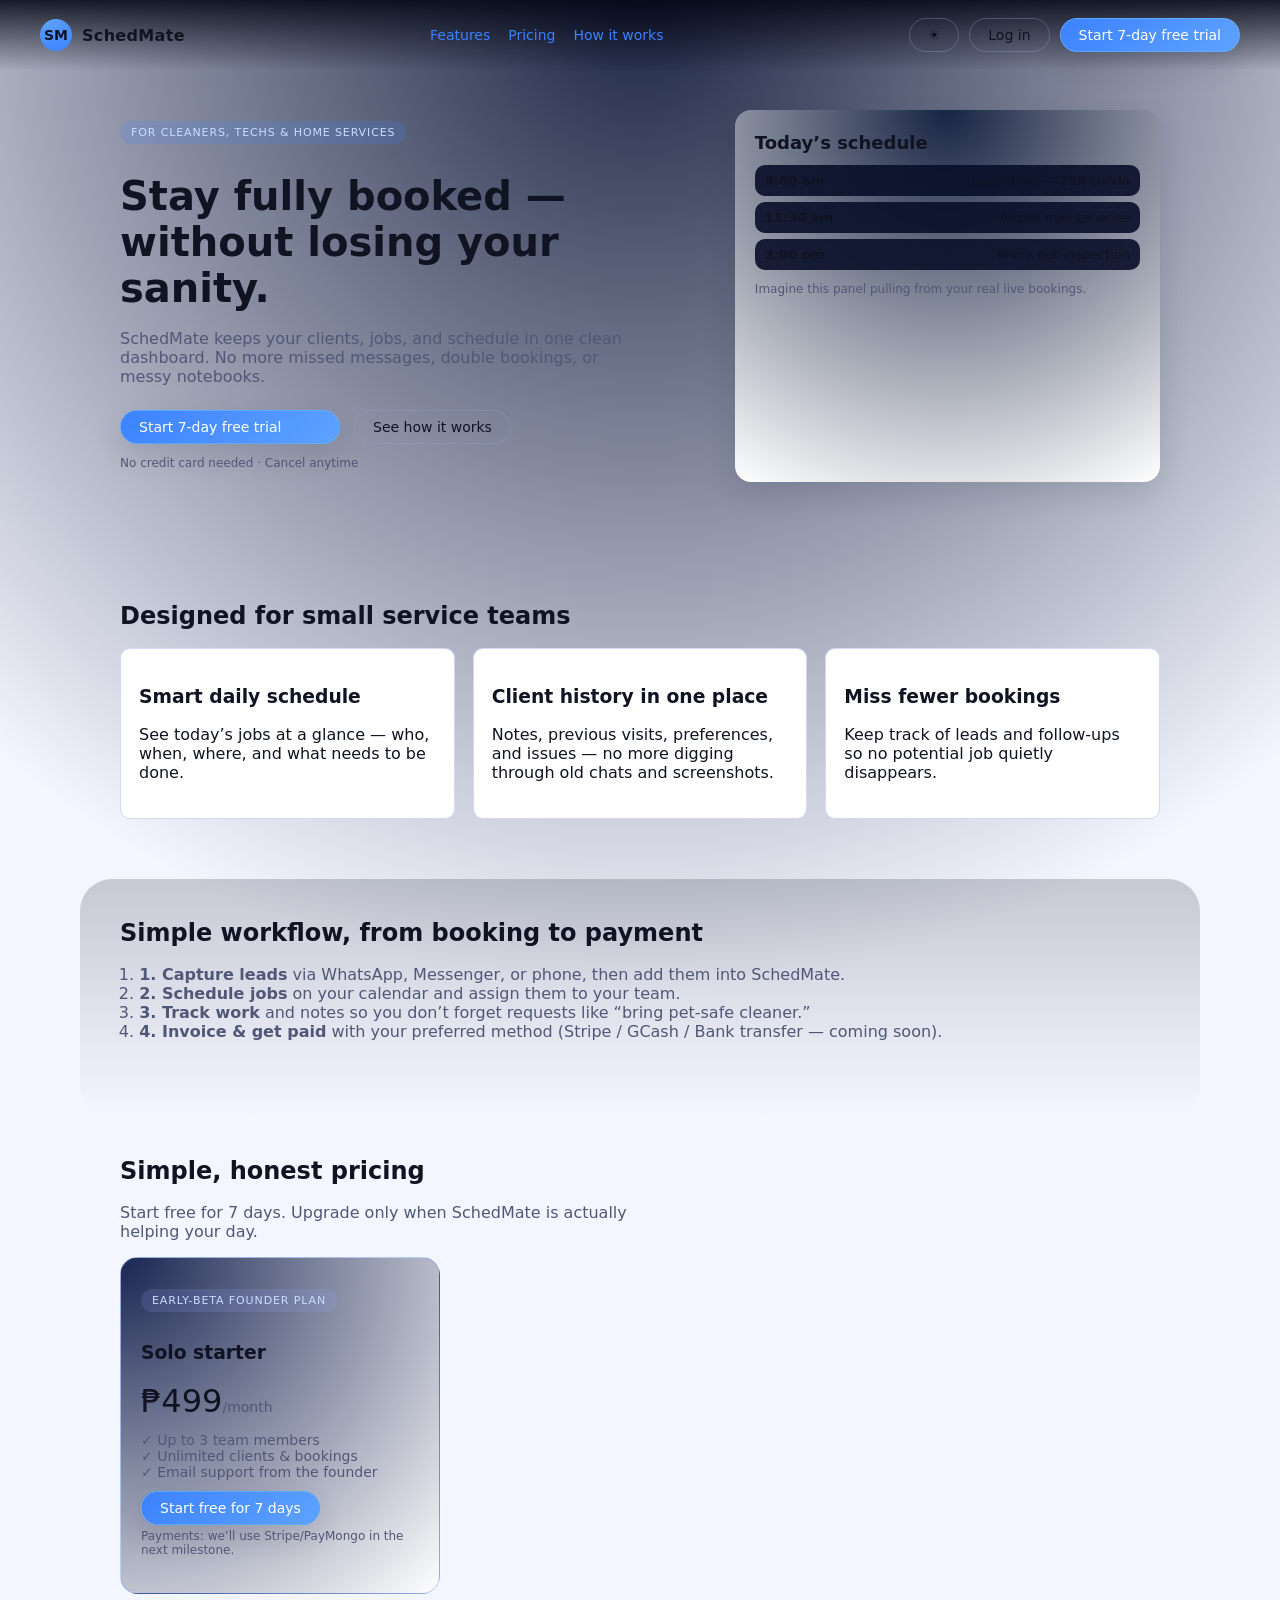
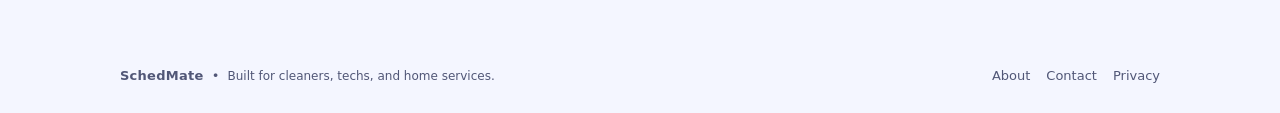
==== SchedMate_40/index.html @ 7740b1c8 "Add files via upload" ====
<!DOCTYPE html>
<html lang="en" data-theme="dark">
<head>
  <meta charset="UTF-8" />
  <meta name="viewport" content="width=device-width, initial-scale=1.0" />
  <title>SchedMate — Stay fully booked, without losing your sanity</title>
  <link rel="stylesheet" href="./css/app.css?v=40" />
  <link rel="icon" type="image/svg+xml" href="./assets/favicon.svg" />
</head>
<body class="app-shell">
  <header class="top-nav">
    <a href="index.html" class="brand">
      <div class="brand-logo">SM</div>
      <span class="brand-name">SchedMate</span>
    </a>

    <nav class="top-nav-links">
      <a href="#features">Features</a>
      <a href="#pricing">Pricing</a>
      <a href="#how-it-works">How it works</a>
    </nav>

    <div class="top-nav-actions">
      <button id="themeToggle" class="ghost-btn" aria-label="Toggle light/dark">
        🌙
      </button>
      <a href="login.html" class="ghost-btn">Log in</a>
      <a href="signup.html" class="primary-btn">Start 7-day free trial</a>
    </div>
  </header>

  <main>
    <!-- Hero -->
    <section class="hero">
      <div class="hero-text">
        <p class="pill">For cleaners, techs & home services</p>
        <h1>Stay fully booked — without losing your sanity.</h1>
        <p class="hero-subtitle">
          SchedMate keeps your clients, jobs, and schedule in one clean dashboard.
          No more missed messages, double bookings, or messy notebooks.
        </p>

        <div class="hero-actions">
          <a href="signup.html" class="primary-btn hero-main-cta">
            Start 7-day free trial
          </a>
          <a href="#how-it-works" class="ghost-btn">See how it works</a>
        </div>

        <p class="small-text">No credit card needed · Cancel anytime</p>
      </div>

      <aside class="hero-panel" aria-label="Sample daily schedule">
        <h2>Today’s schedule</h2>
        <ul class="schedule-list">
          <li>
            <span class="time">9:00 am</span>
            <span class="job">Deep clean — 2BR condo</span>
          </li>
          <li>
            <span class="time">11:30 am</span>
            <span class="job">Aircon maintenance</span>
          </li>
          <li>
            <span class="time">3:00 pm</span>
            <span class="job">Move-out inspection</span>
          </li>
        </ul>
        <p class="small-text">
          Imagine this panel pulling from your real live bookings.
        </p>
      </aside>
    </section>

    <!-- Features -->
    <section id="features" class="section">
      <h2>Designed for small service teams</h2>
      <div class="grid-3">
        <article class="feature-card">
          <h3>Smart daily schedule</h3>
          <p>
            See today’s jobs at a glance — who, when, where, and what needs to be done.
          </p>
        </article>
        <article class="feature-card">
          <h3>Client history in one place</h3>
          <p>
            Notes, previous visits, preferences, and issues — no more digging
            through old chats and screenshots.
          </p>
        </article>
        <article class="feature-card">
          <h3>Miss fewer bookings</h3>
          <p>
            Keep track of leads and follow-ups so no potential job quietly disappears.
          </p>
        </article>
      </div>
    </section>

    <!-- How it works -->
    <section id="how-it-works" class="section section-alt">
      <h2>Simple workflow, from booking to payment</h2>
      <ol class="steps-list">
        <li><strong>1. Capture leads</strong> via WhatsApp, Messenger, or phone, then add them into SchedMate.</li>
        <li><strong>2. Schedule jobs</strong> on your calendar and assign them to your team.</li>
        <li><strong>3. Track work</strong> and notes so you don’t forget requests like “bring pet-safe cleaner.”</li>
        <li><strong>4. Invoice & get paid</strong> with your preferred method (Stripe / GCash / Bank transfer — coming soon).</li>
      </ol>
    </section>

    <!-- Pricing -->
    <section id="pricing" class="section">
      <h2>Simple, honest pricing</h2>
      <p class="section-subtitle">
        Start free for 7 days. Upgrade only when SchedMate is actually helping your day.
      </p>

      <div class="pricing-grid">
        <article class="pricing-card">
          <p class="pill pill-soft">Early-beta founder plan</p>
          <h3>Solo starter</h3>
          <p class="pricing-price">₱499<span>/month</span></p>
          <ul class="pricing-features">
            <li>✓ Up to 3 team members</li>
            <li>✓ Unlimited clients & bookings</li>
            <li>✓ Email support from the founder</li>
          </ul>
          <a href="signup.html" class="primary-btn full-width">
            Start free for 7 days
          </a>
          <p class="small-text">
            Payments: we’ll use Stripe/PayMongo in the next milestone.
          </p>
        </article>
      </div>
    </section>
  </main>

  <footer class="site-footer">
    <div class="footer-left">
      <span class="brand-name">SchedMate</span>
      <span class="dot">•</span>
      <span class="small-text">Built for cleaners, techs, and home services.</span>
    </div>
    <div class="footer-links">
      <a href="#features">About</a>
      <a href="mailto:schedmateapp@gmail.com">Contact</a>
      <a href="#">Privacy</a>
    </div>
  </footer>

  <script src="./js/theme_v40.js"></script>
</body>
</html>
---- SchedMate_40/css/app.css ----
:root {
  --bg-main: #050815;
  --bg-elevated: #0b1022;
  --bg-elevated-alt: #0f1529;
  --border-subtle: #1b2340;
  --text-main: #f5f7ff;
  --text-muted: #9aa3c7;
  --accent: #3c82ff;
  --accent-soft: rgba(60, 130, 255, 0.18);
  --danger: #ff4c6a;
  --success: #37c977;
  --radius-lg: 16px;
  --radius-md: 10px;
  --shadow-soft: 0 20px 40px rgba(0, 0, 0, 0.35);
  --font-main: system-ui, -apple-system, BlinkMacSystemFont, "Inter", sans-serif;
}

[data-theme="light"] {
  --bg-main: #f4f6ff;
  --bg-elevated: #ffffff;
  --bg-elevated-alt: #f9faff;
  --border-subtle: #d3d7f0;
  --text-main: #101322;
  --text-muted: #515777;
  --shadow-soft: 0 12px 30px rgba(15, 23, 42, 0.12);
}

/* Global layout */

*,
*::before,
*::after {
  box-sizing: border-box;
}

html,
body {
  margin: 0;
  padding: 0;
  font-family: var(--font-main);
  color: var(--text-main);
  background: radial-gradient(circle at top, #1d2644 0, var(--bg-main) 55%);
  min-height: 100%;
}

a {
  color: var(--accent);
  text-decoration: none;
}

a:hover {
  text-decoration: underline;
}

button {
  font-family: inherit;
}

.app-shell,
.auth-shell,
.dashboard-shell {
  min-height: 100vh;
}

/* Top nav */

.top-nav {
  display: flex;
  align-items: center;
  justify-content: space-between;
  padding: 18px 40px;
  position: sticky;
  top: 0;
  z-index: 40;
  backdrop-filter: blur(16px);
  background: linear-gradient(to bottom, rgba(4, 7, 20, 0.88), transparent);
}

.simple-nav {
  background: none;
}

.brand {
  display: flex;
  align-items: center;
  gap: 10px;
  color: var(--text-main);
}

.brand-logo {
  width: 32px;
  height: 32px;
  border-radius: 50%;
  background: radial-gradient(circle at 30% 0, #5ea2ff, var(--accent));
  display: grid;
  place-items: center;
  font-weight: 700;
  font-size: 14px;
}

.brand-name {
  font-weight: 700;
  letter-spacing: 0.02em;
}

.top-nav-links {
  display: flex;
  gap: 18px;
  font-size: 14px;
}

.top-nav-actions {
  display: flex;
  gap: 10px;
  align-items: center;
}

/* Buttons */

.primary-btn,
.ghost-btn {
  border-radius: 999px;
  border: 1px solid transparent;
  padding: 8px 18px;
  font-size: 14px;
  cursor: pointer;
  transition: background 0.15s ease, color 0.15s ease, border-color 0.15s ease,
    transform 0.05s ease;
}

.primary-btn {
  background: linear-gradient(135deg, var(--accent), #5ea2ff);
  border-color: rgba(102, 178, 255, 0.7);
  color: #ffffff;
  box-shadow: var(--shadow-soft);
}

.primary-btn.small {
  padding: 6px 14px;
  font-size: 13px;
}

.primary-btn:hover {
  transform: translateY(-1px);
}

.ghost-btn {
  background: transparent;
  border-color: rgba(151, 162, 211, 0.35);
  color: var(--text-main);
}

.ghost-btn.small {
  padding: 6px 12px;
  font-size: 13px;
}

.ghost-btn:hover {
  background: rgba(151, 162, 211, 0.1);
}

.full-width {
  width: 100%;
}

/* Pills */

.pill {
  display: inline-flex;
  padding: 5px 11px;
  border-radius: 999px;
  background: var(--accent-soft);
  color: #c9ddff;
  font-size: 11px;
  letter-spacing: 0.08em;
  text-transform: uppercase;
}

.pill-soft {
  background: rgba(148, 163, 255, 0.16);
}

/* Hero */

.hero {
  display: grid;
  grid-template-columns: minmax(0, 1.6fr) minmax(0, 1.2fr);
  gap: 48px;
  padding: 40px 40px 80px;
  max-width: 1120px;
  margin: 0 auto;
}

.hero-text h1 {
  font-size: clamp(32px, 4vw, 40px);
  margin: 18px 0;
}

.hero-subtitle {
  color: var(--text-muted);
  max-width: 32rem;
}

.hero-actions {
  margin-top: 24px;
  display: flex;
  gap: 14px;
}

.hero-main-cta {
  min-width: 220px;
}

.hero-panel {
  background: radial-gradient(circle at top, #182443, var(--bg-elevated));
  border-radius: var(--radius-lg);
  padding: 22px 20px;
  box-shadow: var(--shadow-soft);
}

.hero-panel h2 {
  margin-top: 0;
  margin-bottom: 12px;
  font-size: 18px;
}

.schedule-list {
  list-style: none;
  margin: 0;
  padding: 0;
}

.schedule-list li {
  display: flex;
  justify-content: space-between;
  padding: 8px 10px;
  border-radius: 10px;
  background: rgba(8, 15, 40, 0.9);
  margin-bottom: 6px;
}

.schedule-list .time {
  font-weight: 600;
  font-size: 13px;
}

.schedule-list .job {
  font-size: 13px;
}

/* Sections */

.section {
  padding: 40px 40px 60px;
  max-width: 1120px;
  margin: 0 auto;
}

.section-alt {
  background: linear-gradient(to bottom, rgba(15, 23, 42, 0.2), transparent);
  border-radius: 32px;
}

.section h2 {
  margin-top: 0;
  margin-bottom: 18px;
}

.section-subtitle {
  color: var(--text-muted);
  max-width: 32rem;
}

/* Grid */

.grid-3 {
  display: grid;
  grid-template-columns: repeat(auto-fit, minmax(220px, 1fr));
  gap: 18px;
}

.feature-card {
  background: var(--bg-elevated);
  border-radius: var(--radius-md);
  padding: 18px 18px 20px;
  border: 1px solid var(--border-subtle);
}

/* Steps */

.steps-list {
  padding-left: 1.2rem;
  color: var(--text-muted);
}

/* Pricing */

.pricing-grid {
  display: flex;
  flex-wrap: wrap;
  gap: 20px;
}

.pricing-card {
  background: radial-gradient(circle at top left, #1a2652, var(--bg-elevated));
  border-radius: 18px;
  padding: 20px 20px 24px;
  border: 1px solid rgba(95, 151, 255, 0.4);
  max-width: 320px;
}

.pricing-price {
  font-size: 32px;
  margin: 12px 0;
}

.pricing-price span {
  font-size: 14px;
  color: var(--text-muted);
}

.pricing-features {
  list-style: none;
  padding: 0;
  margin: 12px 0 18px;
  color: var(--text-muted);
  font-size: 14px;
}

/* Footer */

.site-footer {
  max-width: 1120px;
  margin: 0 auto 30px;
  padding: 14px 40px 0;
  display: flex;
  justify-content: space-between;
  gap: 12px;
  font-size: 13px;
  color: var(--text-muted);
}

.site-footer a {
  color: var(--text-muted);
}

.footer-links {
  display: flex;
  gap: 16px;
}

.dot {
  margin: 0 4px;
}

/* Auth */

.auth-main {
  min-height: calc(100vh - 70px);
  display: grid;
  place-items: center;
  padding: 24px 16px 40px;
}

.auth-card {
  background: var(--bg-elevated);
  border-radius: var(--radius-lg);
  padding: 28px 26px;
  max-width: 420px;
  width: 100%;
  border: 1px solid var(--border-subtle);
  box-shadow: var(--shadow-soft);
}

.auth-card h1 {
  margin-top: 12px;
  margin-bottom: 12px;
}

.auth-subtitle {
  color: var(--text-muted);
  font-size: 14px;
  margin-bottom: 16px;
}

.form {
  display: flex;
  flex-direction: column;
  gap: 12px;
  margin-top: 8px;
}

.form label {
  display: flex;
  flex-direction: column;
  font-size: 13px;
  gap: 4px;
}

.form input,
.form textarea {
  border-radius: 10px;
  border: 1px solid var(--border-subtle);
  padding: 8px 10px;
  font-size: 14px;
  background: var(--bg-elevated-alt);
  color: var(--text-main);
}

.form textarea {
  resize: vertical;
}

.form-helper {
  font-size: 13px;
  margin-top: 6px;
}

.form-footer {
  font-size: 13px;
  margin-top: 10px;
  color: var(--text-muted);
}

.form-error {
  margin-top: 8px;
  color: var(--danger);
  font-size: 13px;
}

.form-success {
  margin-top: 8px;
  color: var(--success);
  font-size: 13px;
}

.form-actions {
  display: flex;
  align-items: center;
  gap: 12px;
}

/* Dashboard layout */

.dashboard-shell {
  display: grid;
  grid-template-columns: 250px minmax(0, 1fr);
  min-height: 100vh;
}

.sidebar {
  background: radial-gradient(circle at top, #161f3d, #060919);
  border-right: 1px solid var(--border-subtle);
  display: flex;
  flex-direction: column;
  padding: 18px 18px;
}

.sidebar-header {
  display: flex;
  gap: 12px;
  align-items: center;
  margin-bottom: 24px;
}

.sidebar-title span {
  font-weight: 600;
}

.sidebar-title small {
  font-size: 12px;
  color: var(--text-muted);
}

.sidebar-nav {
  display: flex;
  flex-direction: column;
  gap: 6px;
}

.sidebar-link {
  border-radius: 10px;
  padding: 8px 10px;
  border: none;
  text-align: left;
  background: transparent;
  color: var(--text-muted);
  cursor: pointer;
  font-size: 14px;
}

.sidebar-link.active {
  background: var(--accent-soft);
  color: var(--text-main);
}

.sidebar-footer {
  margin-top: auto;
  font-size: 12px;
  color: var(--text-muted);
}

/* Main panel */

.main-panel {
  display: flex;
  flex-direction: column;
}

.main-header {
  padding: 16px 22px;
  display: flex;
  justify-content: space-between;
  align-items: center;
  border-bottom: 1px solid var(--border-subtle);
}

.main-header-left h1 {
  margin: 0 0 4px;
  font-size: 20px;
}

.main-header-left p {
  margin: 0;
  font-size: 13px;
  color: var(--text-muted);
}

.main-header-right {
  display: flex;
  gap: 10px;
  align-items: center;
}

.user-email {
  font-size: 13px;
  color: var(--text-muted);
}

/* Content */

.main-content {
  padding: 18px 22px 30px;
  display: flex;
  flex-direction: column;
  gap: 16px;
}

/* Cards */

.card {
  background: var(--bg-elevated);
  border-radius: var(--radius-lg);
  padding: 16px 16px 18px;
  border: 1px solid var(--border-subtle);
  box-shadow: var(--shadow-soft);
}

.card-header {
  display: flex;
  justify-content: space-between;
  align-items: center;
  gap: 10px;
  margin-bottom: 10px;
}

.card-subtitle {
  margin: 2px 0 0;
  font-size: 13px;
  color: var(--text-muted);
}

/* Layout helpers */

.two-column {
  display: grid;
  grid-template-columns: minmax(0, 1.6fr) minmax(0, 1.1fr);
  gap: 16px;
}

.two-column-form {
  display: grid;
  grid-template-columns: repeat(auto-fit, minmax(220px, 1fr));
  gap: 12px 18px;
}

/* Lists & table */

.empty-state {
  font-size: 13px;
  color: var(--text-muted);
}

.list {
  list-style: none;
  margin: 8px 0 0;
  padding: 0;
  font-size: 14px;
}

.list li {
  padding: 8px 0;
  border-bottom: 1px solid rgba(148, 163, 255, 0.12);
}

.table {
  width: 100%;
  border-collapse: collapse;
  font-size: 13px;
}

.table th,
.table td {
  padding: 8px 6px;
  text-align: left;
  border-bottom: 1px solid rgba(148, 163, 255, 0.12);
}

.table th {
  color: var(--text-muted);
  font-weight: 500;
}

/* Tutorial banner */

.tutorial-banner {
  display: flex;
  justify-content: space-between;
  gap: 16px;
  padding: 12px 14px;
  background: linear-gradient(120deg, rgba(76, 175, 80, 0.12), var(--bg-elevated));
  border-radius: 14px;
  border: 1px solid rgba(55, 200, 119, 0.4);
}

.tutorial-banner h2 {
  margin: 0 0 4px;
}

.tutorial-steps {
  margin: 4px 0 0;
  padding-left: 18px;
  font-size: 13px;
  color: var(--text-muted);
}

/* Modal (dialog element) */

.modal {
  border: none;
  padding: 0;
  background: transparent;
}

.modal::backdrop {
  background: rgba(15, 23, 42, 0.7);
}

.modal-inner {
  background: var(--bg-elevated);
  border-radius: var(--radius-lg);
  padding: 16px 16px 14px;
  border: 1px solid var(--border-subtle);
}

.modal-header h2 {
  margin: 0 0 8px;
}

.modal-body {
  display: flex;
  flex-direction: column;
  gap: 10px;
}

.modal-footer {
  margin-top: 12px;
  display: flex;
  justify-content: flex-end;
  gap: 8px;
}

/* Utility */

.small-text {
  font-size: 12px;
  color: var(--text-muted);
}

/* Responsive tweaks */

@media (max-width: 900px) {
  .dashboard-shell {
    grid-template-columns: 1fr;
  }

  .sidebar {
    flex-direction: row;
    align-items: center;
    gap: 14px;
    padding: 10px 14px;
  }

  .sidebar-nav {
    flex-direction: row;
    gap: 8px;
  }

  .sidebar-footer {
    display: none;
  }

  .main-header {
    padding-inline: 14px;
  }

  .main-content,
  .section,
  .hero {
    padding-inline: 16px;
  }

  .hero {
    grid-template-columns: 1fr;
    padding-top: 24px;
  }

  .two-column {
    grid-template-columns: 1fr;
  }
}
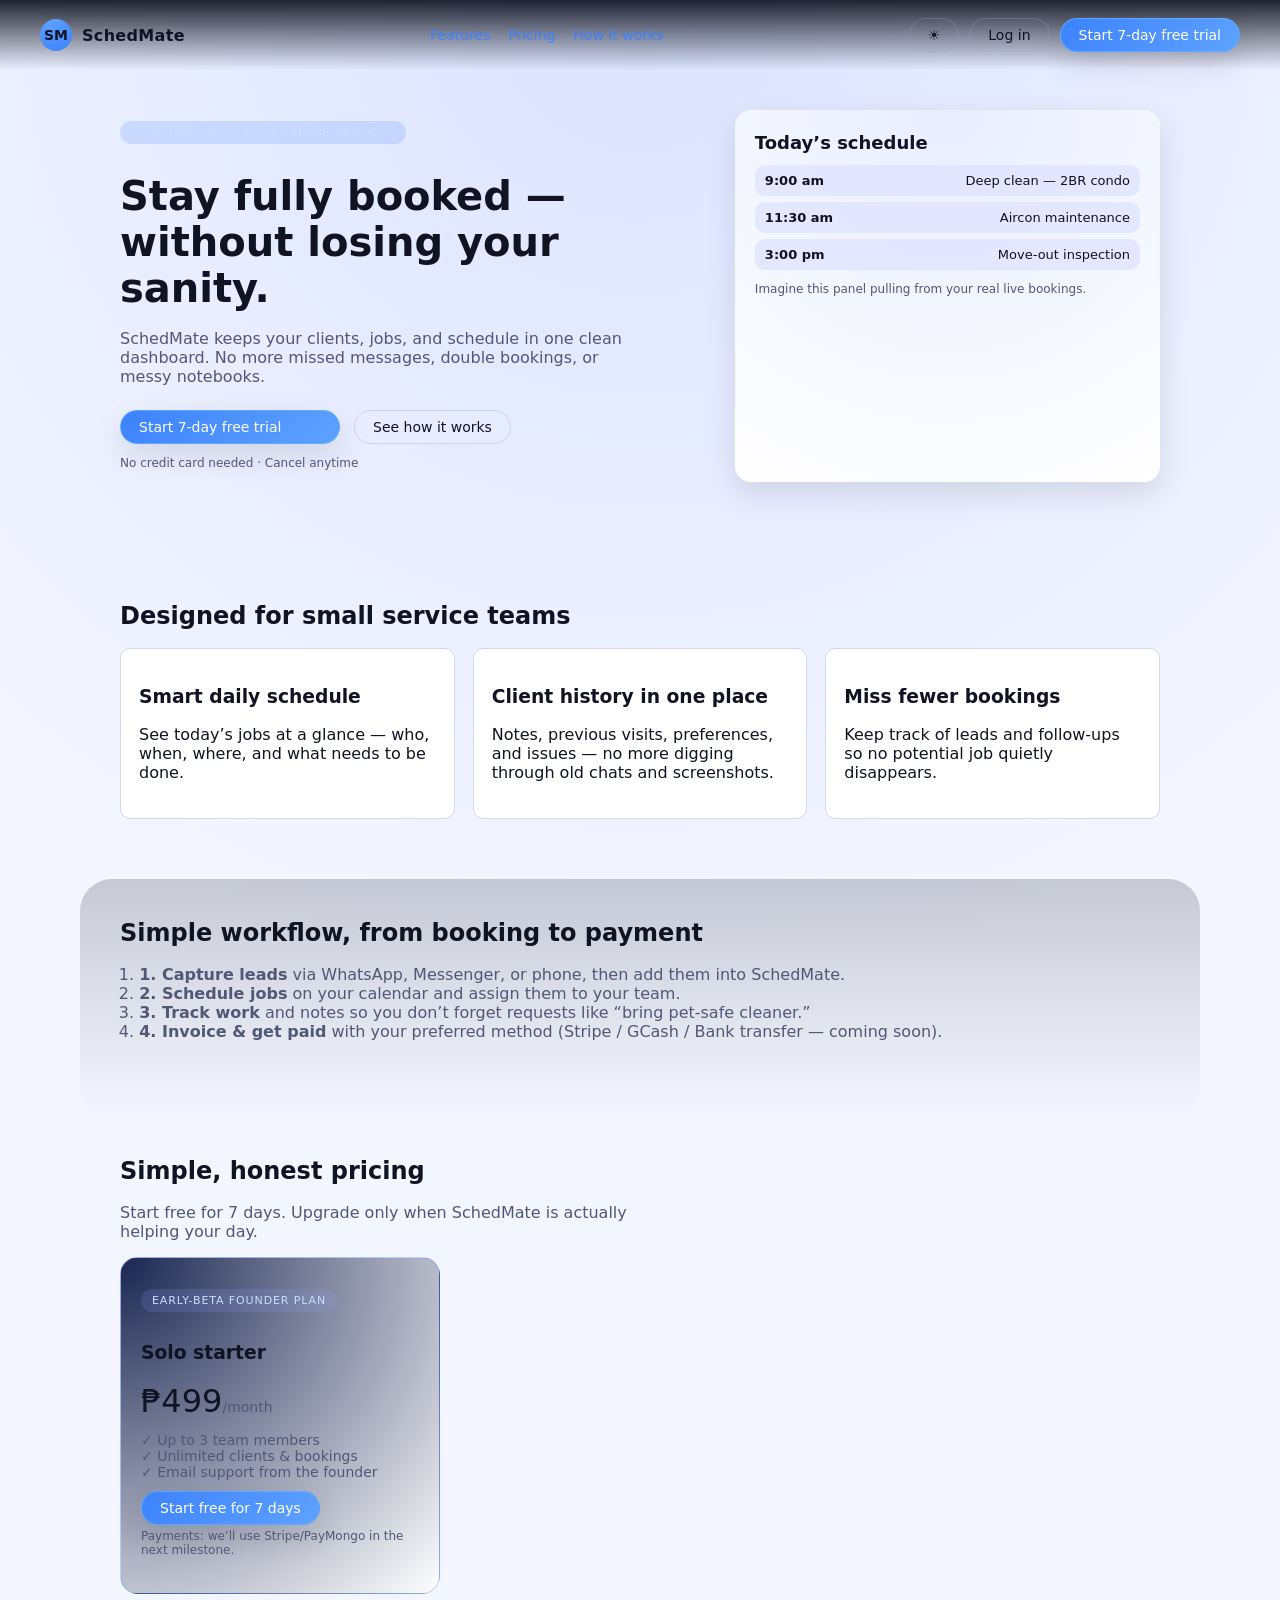
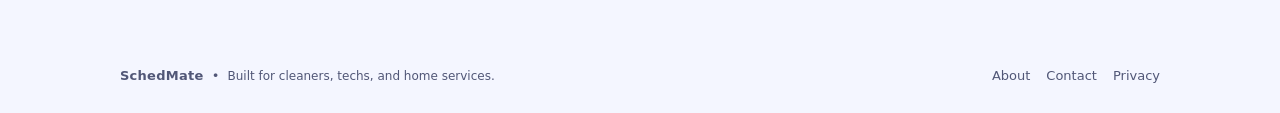
==== commit 545f7d96: "Improve theming and dashboard navigation" ====
--- a/SchedMate_40/index.html
+++ b/SchedMate_40/index.html
@@ -1,9 +1,14 @@
 <!DOCTYPE html>
 <html lang="en" data-theme="dark">
 <head>
-  <meta charset="UTF-8" />
-  <meta name="viewport" content="width=device-width, initial-scale=1.0" />
-  <title>SchedMate — Stay fully booked, without losing your sanity</title>
+  <meta charset="UTF-8" />
+  <meta name="viewport" content="width=device-width, initial-scale=1.0" />
+  <meta
+    name="description"
+    content="SchedMate keeps your clients, jobs, and schedule in one organized dashboard."
+  />
+  <meta name="color-scheme" content="dark light" />
+  <title>SchedMate — Stay fully booked, without losing your sanity</title>
   <link rel="stylesheet" href="./css/app.css?v=40" />
   <link rel="icon" type="image/svg+xml" href="./assets/favicon.svg" />
 </head>
--- a/SchedMate_40/css/app.css
+++ b/SchedMate_40/css/app.css
@@ -1,29 +1,37 @@
-:root {
-  --bg-main: #050815;
-  --bg-elevated: #0b1022;
-  --bg-elevated-alt: #0f1529;
-  --border-subtle: #1b2340;
-  --text-main: #f5f7ff;
-  --text-muted: #9aa3c7;
-  --accent: #3c82ff;
-  --accent-soft: rgba(60, 130, 255, 0.18);
-  --danger: #ff4c6a;
-  --success: #37c977;
-  --radius-lg: 16px;
-  --radius-md: 10px;
-  --shadow-soft: 0 20px 40px rgba(0, 0, 0, 0.35);
-  --font-main: system-ui, -apple-system, BlinkMacSystemFont, "Inter", sans-serif;
-}
-
-[data-theme="light"] {
-  --bg-main: #f4f6ff;
-  --bg-elevated: #ffffff;
-  --bg-elevated-alt: #f9faff;
-  --border-subtle: #d3d7f0;
-  --text-main: #101322;
-  --text-muted: #515777;
-  --shadow-soft: 0 12px 30px rgba(15, 23, 42, 0.12);
-}
+:root {
+  --bg-main: #050815;
+  --bg-elevated: #0b1022;
+  --bg-elevated-alt: #0f1529;
+  --border-subtle: #1b2340;
+  --text-main: #f5f7ff;
+  --text-muted: #9aa3c7;
+  --accent: #3c82ff;
+  --accent-soft: rgba(60, 130, 255, 0.18);
+  --bg-hero-top: #1d2644;
+  --bg-panel-top: #182443;
+  --bg-sidebar-top: #161f3d;
+  --bg-list-item: rgba(8, 15, 40, 0.9);
+  --danger: #ff4c6a;
+  --success: #37c977;
+  --radius-lg: 16px;
+  --radius-md: 10px;
+  --shadow-soft: 0 20px 40px rgba(0, 0, 0, 0.35);
+  --font-main: system-ui, -apple-system, BlinkMacSystemFont, "Inter", sans-serif;
+}
+
+[data-theme="light"] {
+  --bg-main: #f4f6ff;
+  --bg-elevated: #ffffff;
+  --bg-elevated-alt: #f9faff;
+  --border-subtle: #d3d7f0;
+  --text-main: #101322;
+  --text-muted: #515777;
+  --bg-hero-top: #dbe4ff;
+  --bg-panel-top: #e9edff;
+  --bg-sidebar-top: #dbe4ff;
+  --bg-list-item: rgba(226, 230, 255, 0.9);
+  --shadow-soft: 0 12px 30px rgba(15, 23, 42, 0.12);
+}
 
 /* Global layout */
 
@@ -33,15 +41,15 @@
   box-sizing: border-box;
 }
 
-html,
-body {
-  margin: 0;
-  padding: 0;
-  font-family: var(--font-main);
-  color: var(--text-main);
-  background: radial-gradient(circle at top, #1d2644 0, var(--bg-main) 55%);
-  min-height: 100%;
-}
+html,
+body {
+  margin: 0;
+  padding: 0;
+  font-family: var(--font-main);
+  color: var(--text-main);
+  background: radial-gradient(circle at top, var(--bg-hero-top) 0, var(--bg-main) 55%);
+  min-height: 100%;
+}
 
 a {
   color: var(--accent);
@@ -182,9 +190,9 @@
 
 /* Hero */
 
-.hero {
-  display: grid;
-  grid-template-columns: minmax(0, 1.6fr) minmax(0, 1.2fr);
+.hero {
+  display: grid;
+  grid-template-columns: minmax(0, 1.6fr) minmax(0, 1.2fr);
   gap: 48px;
   padding: 40px 40px 80px;
   max-width: 1120px;
@@ -211,11 +219,11 @@
   min-width: 220px;
 }
 
-.hero-panel {
-  background: radial-gradient(circle at top, #182443, var(--bg-elevated));
-  border-radius: var(--radius-lg);
-  padding: 22px 20px;
-  box-shadow: var(--shadow-soft);
+.hero-panel {
+  background: radial-gradient(circle at top, var(--bg-panel-top), var(--bg-elevated));
+  border-radius: var(--radius-lg);
+  padding: 22px 20px;
+  box-shadow: var(--shadow-soft);
 }
 
 .hero-panel h2 {
@@ -230,14 +238,14 @@
   padding: 0;
 }
 
-.schedule-list li {
-  display: flex;
-  justify-content: space-between;
-  padding: 8px 10px;
-  border-radius: 10px;
-  background: rgba(8, 15, 40, 0.9);
-  margin-bottom: 6px;
-}
+.schedule-list li {
+  display: flex;
+  justify-content: space-between;
+  padding: 8px 10px;
+  border-radius: 10px;
+  background: var(--bg-list-item);
+  margin-bottom: 6px;
+}
 
 .schedule-list .time {
   font-weight: 600;
@@ -442,19 +450,19 @@
 
 /* Dashboard layout */
 
-.dashboard-shell {
-  display: grid;
-  grid-template-columns: 250px minmax(0, 1fr);
-  min-height: 100vh;
-}
-
-.sidebar {
-  background: radial-gradient(circle at top, #161f3d, #060919);
-  border-right: 1px solid var(--border-subtle);
-  display: flex;
-  flex-direction: column;
-  padding: 18px 18px;
-}
+.dashboard-shell {
+  display: grid;
+  grid-template-columns: 250px minmax(0, 1fr);
+  min-height: 100vh;
+}
+
+.sidebar {
+  background: radial-gradient(circle at top, var(--bg-sidebar-top), var(--bg-main));
+  border-right: 1px solid var(--border-subtle);
+  display: flex;
+  flex-direction: column;
+  padding: 18px 18px;
+}
 
 .sidebar-header {
   display: flex;
@@ -502,10 +510,18 @@
 
 /* Main panel */
 
-.main-panel {
-  display: flex;
-  flex-direction: column;
-}
+.main-panel {
+  display: flex;
+  flex-direction: column;
+}
+
+.view {
+  display: none;
+}
+
+.view.active {
+  display: block;
+}
 
 .main-header {
   padding: 16px 22px;
